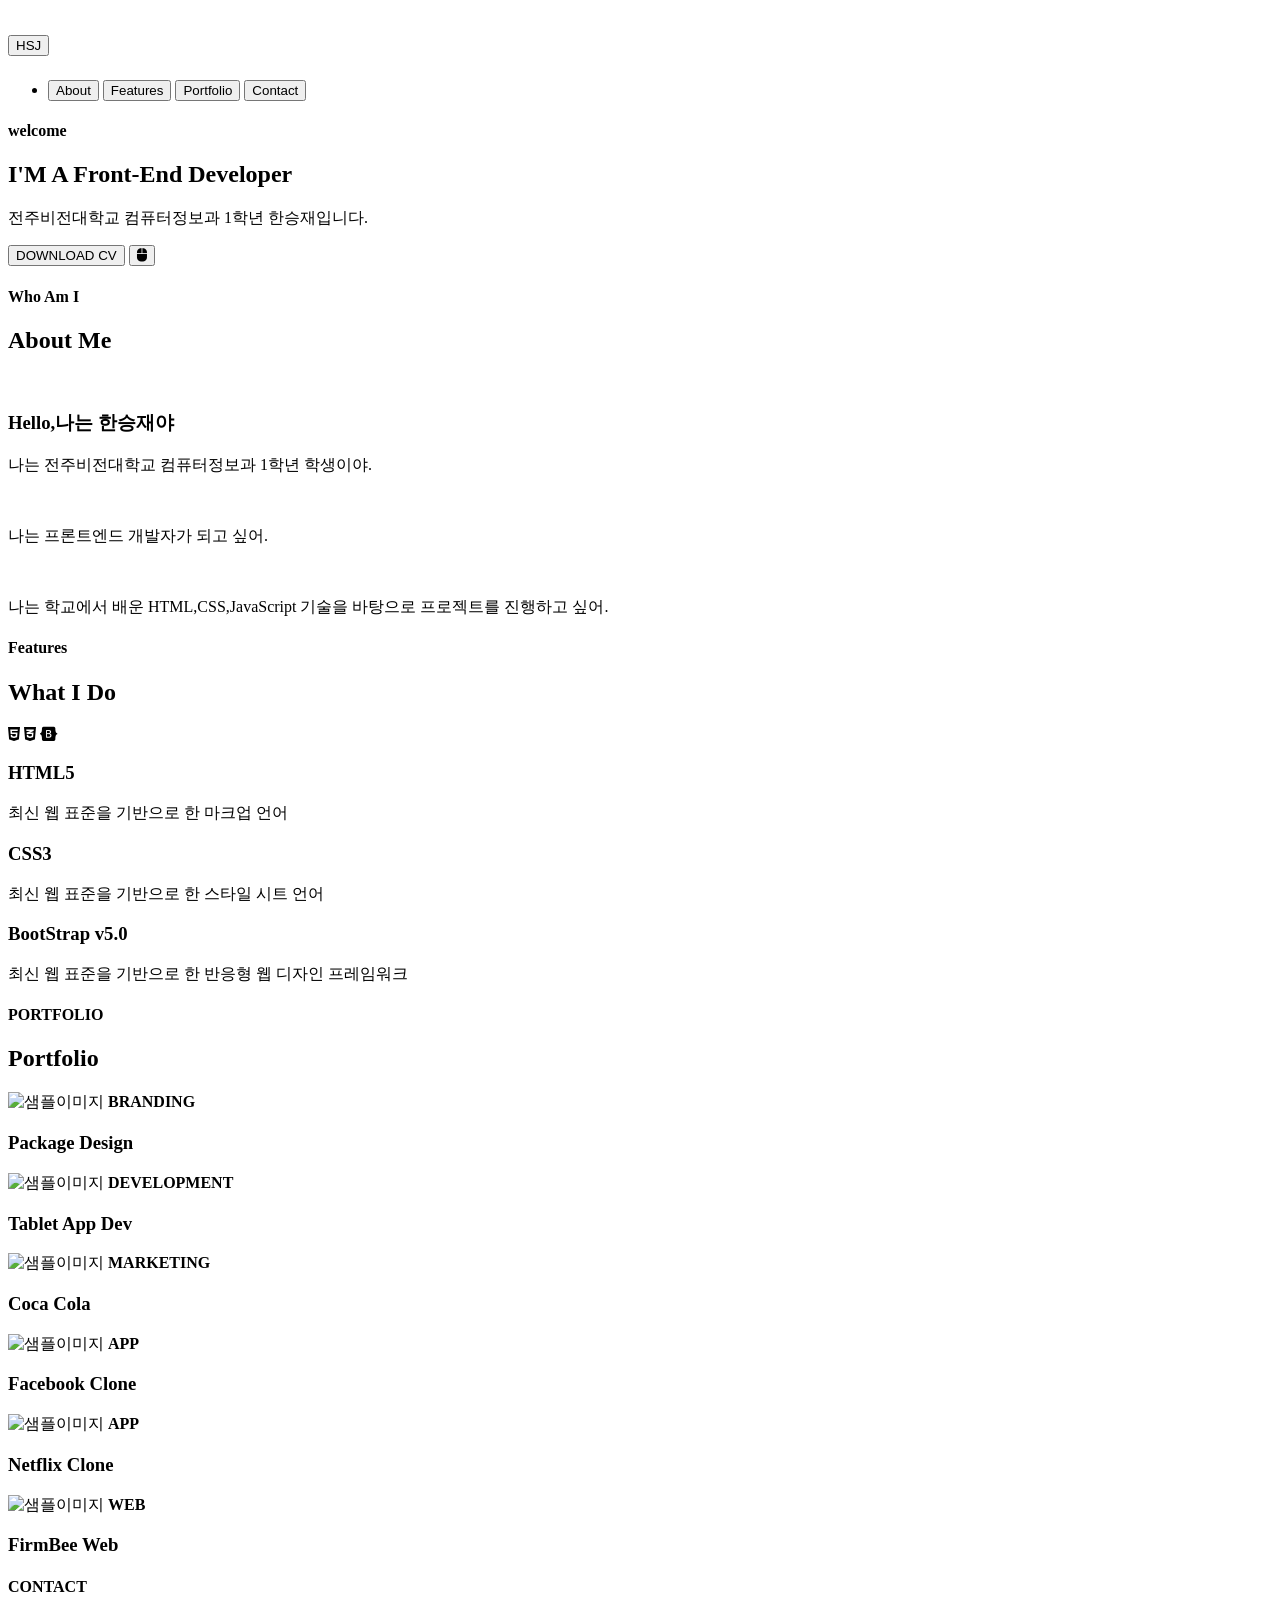
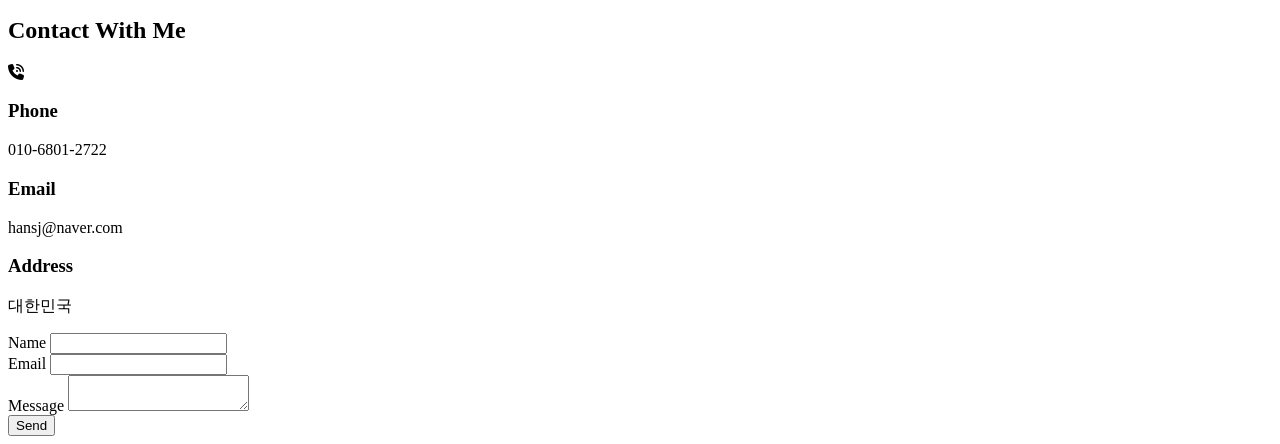
==== index.html @ 82788a64 "Add files via upload" ====
<!DOCTYPE html>
<html lang="ko">
<head>
    <meta charset="UTF-8">
    <meta name="viewport" content="width=device-width, initial-scale=1.0">

    <title>202618034 한승재</title>

    <link rel="stylesheet" href="header.css">
    <link rel="stylesheet" href="main.css">
    <link rel="stylesheet" href="about_me.css">
    <link rel="stylesheet" href="what_i_do.css">
    <link rel="stylesheet" href="portfolio.css">
    <link rel="stylesheet" href="contact_with_me.css">

    <link rel="stylesheet"
    href="https://cdnjs.cloudflare.com/ajax/libs/font-awesome/6.5.2/css/all.min.css">
</head>
<body>

    <header>
        <div class="container">
            <h1>
                <button>HSJ</button>
            </h1>
            <nav>
                <ul>
                    <li>
                        <button>About</button>
                        <button>Features</button>
                        <button>Portfolio</button>
                        <button>Contact</button>
                    </li>
                </ul>
            </nav>
        </div>
    </header>

    <main id="main">
        <div class="container">
            <h4>welcome</h4>
            <h2>I'M A <span>Front-End Developer</span></h2>
            <p>전주비전대학교 컴퓨터정보과 1학년 한승재입니다.</p>
            <button class="download">DOWNLOAD CV</button>
            <button class="mouse">
                <i class="fa-solid fa-computer-mouse"></i>
            </button>
        </div>
    </main>

    <section id="about" class="about">
        <div class="container">
            <div class="title">
                <h4>Who Am I</h4>
                <h2>About Me</h2>
            </div>

            <div class="about-self">
                <div class="left">
                    <img src="images/me_alone.jpg" alt="">
                </div>

                <div class="right">
                    <h3>Hello,<strong>나는 한승재야</strong></h3>
                    <p>나는 전주비전대학교 컴퓨터정보과 1학년 학생이야.</p>
                    <br>
                    <p>나는 프론트엔드 개발자가 되고 싶어.</p>
                    <br>
                    <p>나는 학교에서 배운 HTML,CSS,JavaScript 기술을 바탕으로 프로젝트를 진행하고 싶어.</p>
                </div>
            </div>
        </div>
    </section>

    <section id="features" class="do">
        <div class="container">
            <div class="title">
                <h4>Features</h4>
                <h2>What I Do</h2>
            </div>

            <div class="do-me">
                <div class="do-inner">
                    <div class="icon">
                        <i class="fa-brands fa-html5"></i>
                        <i class="fa-brands fa-css3-alt"></i>
                        <i class="fa-brands fa-bootstrap"></i>
                    </div>

                    <div class="content">
                        <h3>HTML5</h3>
                        <p>최신 웹 표준을 기반으로 한 마크업 언어</p>

                        <h3>CSS3</h3>
                        <p>최신 웹 표준을 기반으로 한 스타일 시트 언어</p>

                        <h3>BootStrap v5.0</h3>
                        <p>최신 웹 표준을 기반으로 한 반응형 웹 디자인 프레임워크</p>
                    </div>
                </div>
            </div>
        </div>
    </section>

    <section id="portfolio" class="portfolio">
        <div class="container">
            <div class="title">
                <h4>PORTFOLIO</h4>
                <h2>Portfolio</h2>
            </div>

            <div class="portfolio-me">
                <div class="portfolio-inner">
                    <img src="images/mock1.png" alt="샘플이미지">
                    <strong>BRANDING</strong>
                    <h3>Package Design</h3>

                    <img src="images/mock2.png" alt="샘플이미지">
                    <strong>DEVELOPMENT</strong>
                    <h3>Tablet App Dev</h3>

                    <img src="images/mock3.png" alt="샘플이미지">
                    <strong>MARKETING</strong>
                    <h3>Coca Cola</h3>

                    <img src="images/mock4.png" alt="샘플이미지">
                    <strong>APP</strong>
                    <h3>Facebook Clone</h3>

                    <img src="images/mock5.png" alt="샘플이미지">
                    <strong>APP</strong>
                    <h3>Netflix Clone</h3>

                    <img src="images/mock6.png" alt="샘플이미지">
                    <strong>WEB</strong>
                    <h3>FirmBee Web</h3>
                </div>
            </div>
        </div>
    </section>

    <section id="contact" class="contact">
        <div class="container">
            <div class="title">
                <h4>CONTACT</h4>
                <h2>Contact With Me</h2>
            </div>

            <div class="contact-me">
                <div class="left">
                    <div class="card">
                        <div class="icon">
                            <i class="fa-solid fa-phone-volume"></i>
                        </div>

                        <div class="info-text">
                            <h3>Phone</h3>
                            <p>010-6801-2722</p>

                            <h3>Email</h3>
                            <p>hansj@naver.com</p>

                            <h3>Address</h3>
                            <p>대한민국</p>
                        </div>
                    </div>
                </div>

                <div class="right">
                    <form action="#">
                        <div class="form-group">
                            <label for="name">Name</label>
                            <input type="text" id="name">
                        </div>

                        <div class="form-group">
                            <label for="email">Email</label>
                            <input type="text" id="email">
                        </div>

                        <div class="form-group">
                            <label for="msg">Message</label>
                            <textarea id="msg"></textarea>
                        </div>

                        <button type="submit">Send</button>
                    </form>
                </div>
            </div>
        </div>
    </section>

</body>
</html>
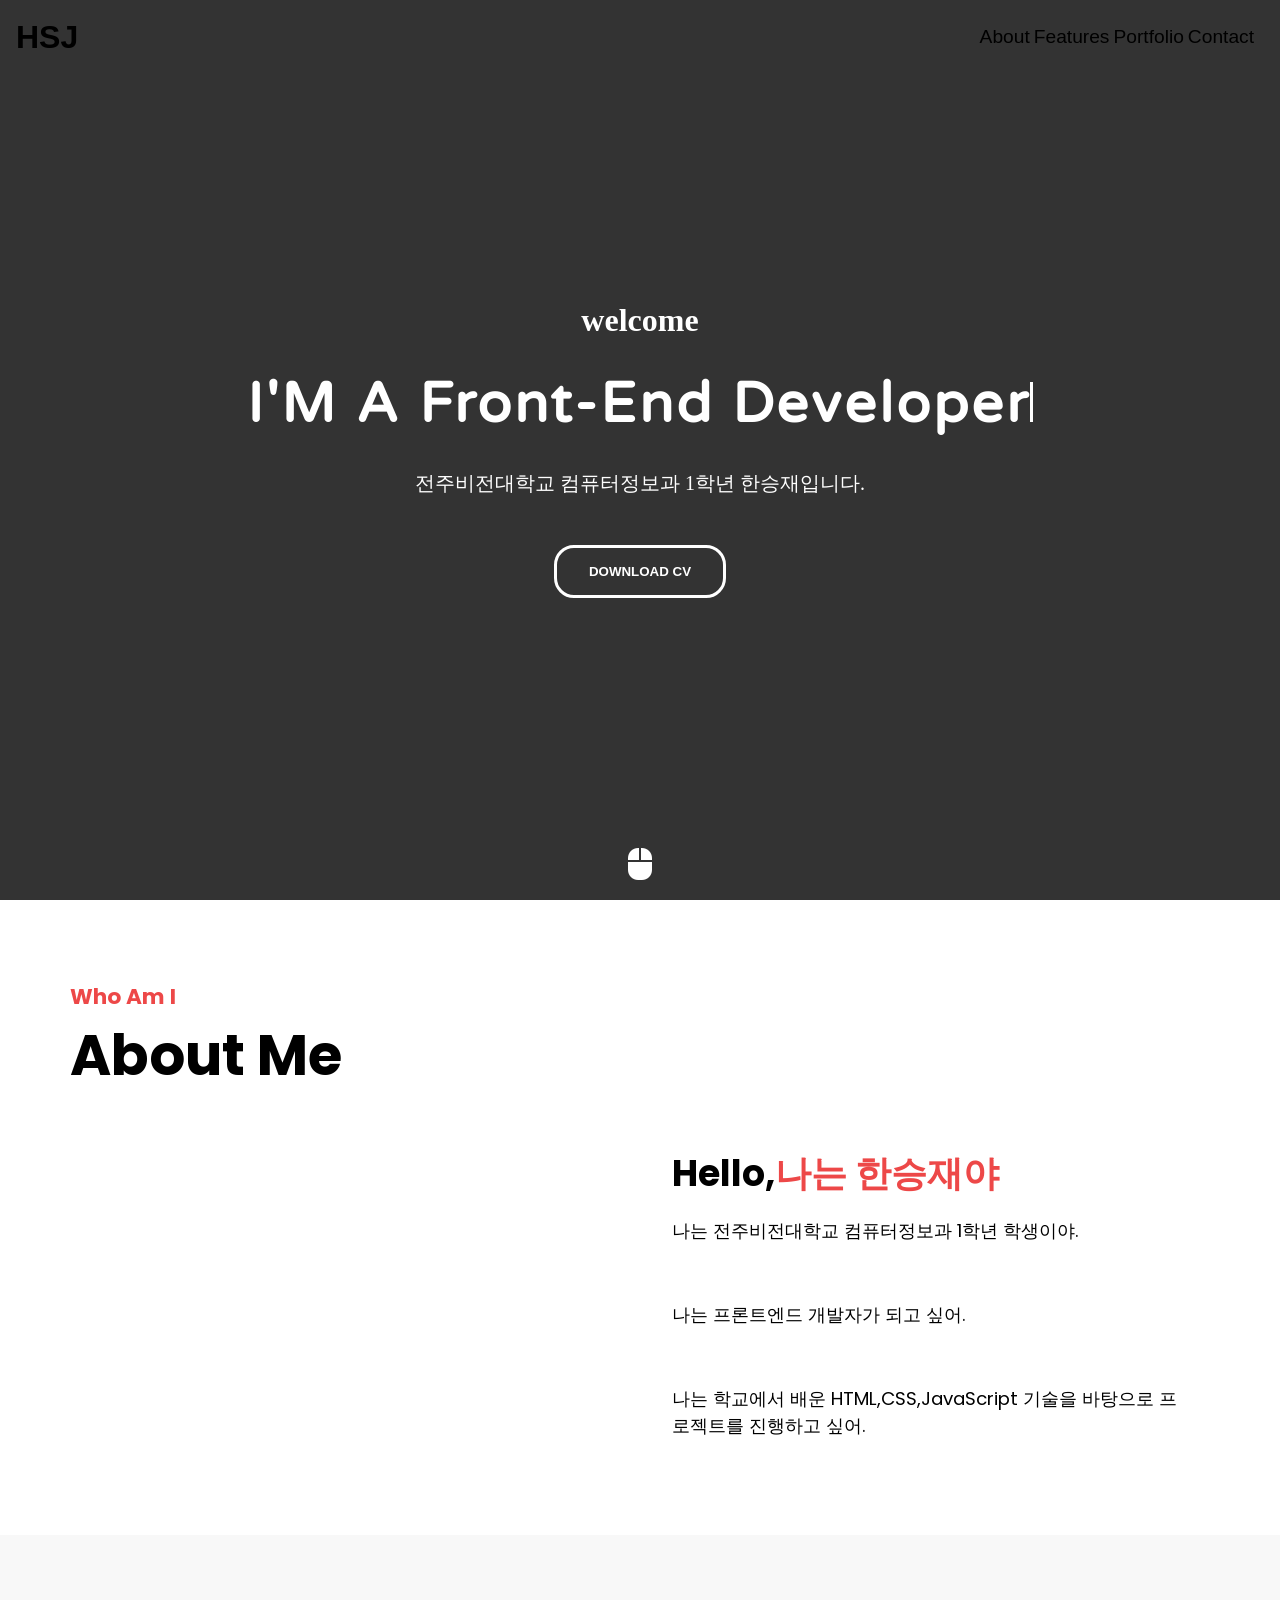
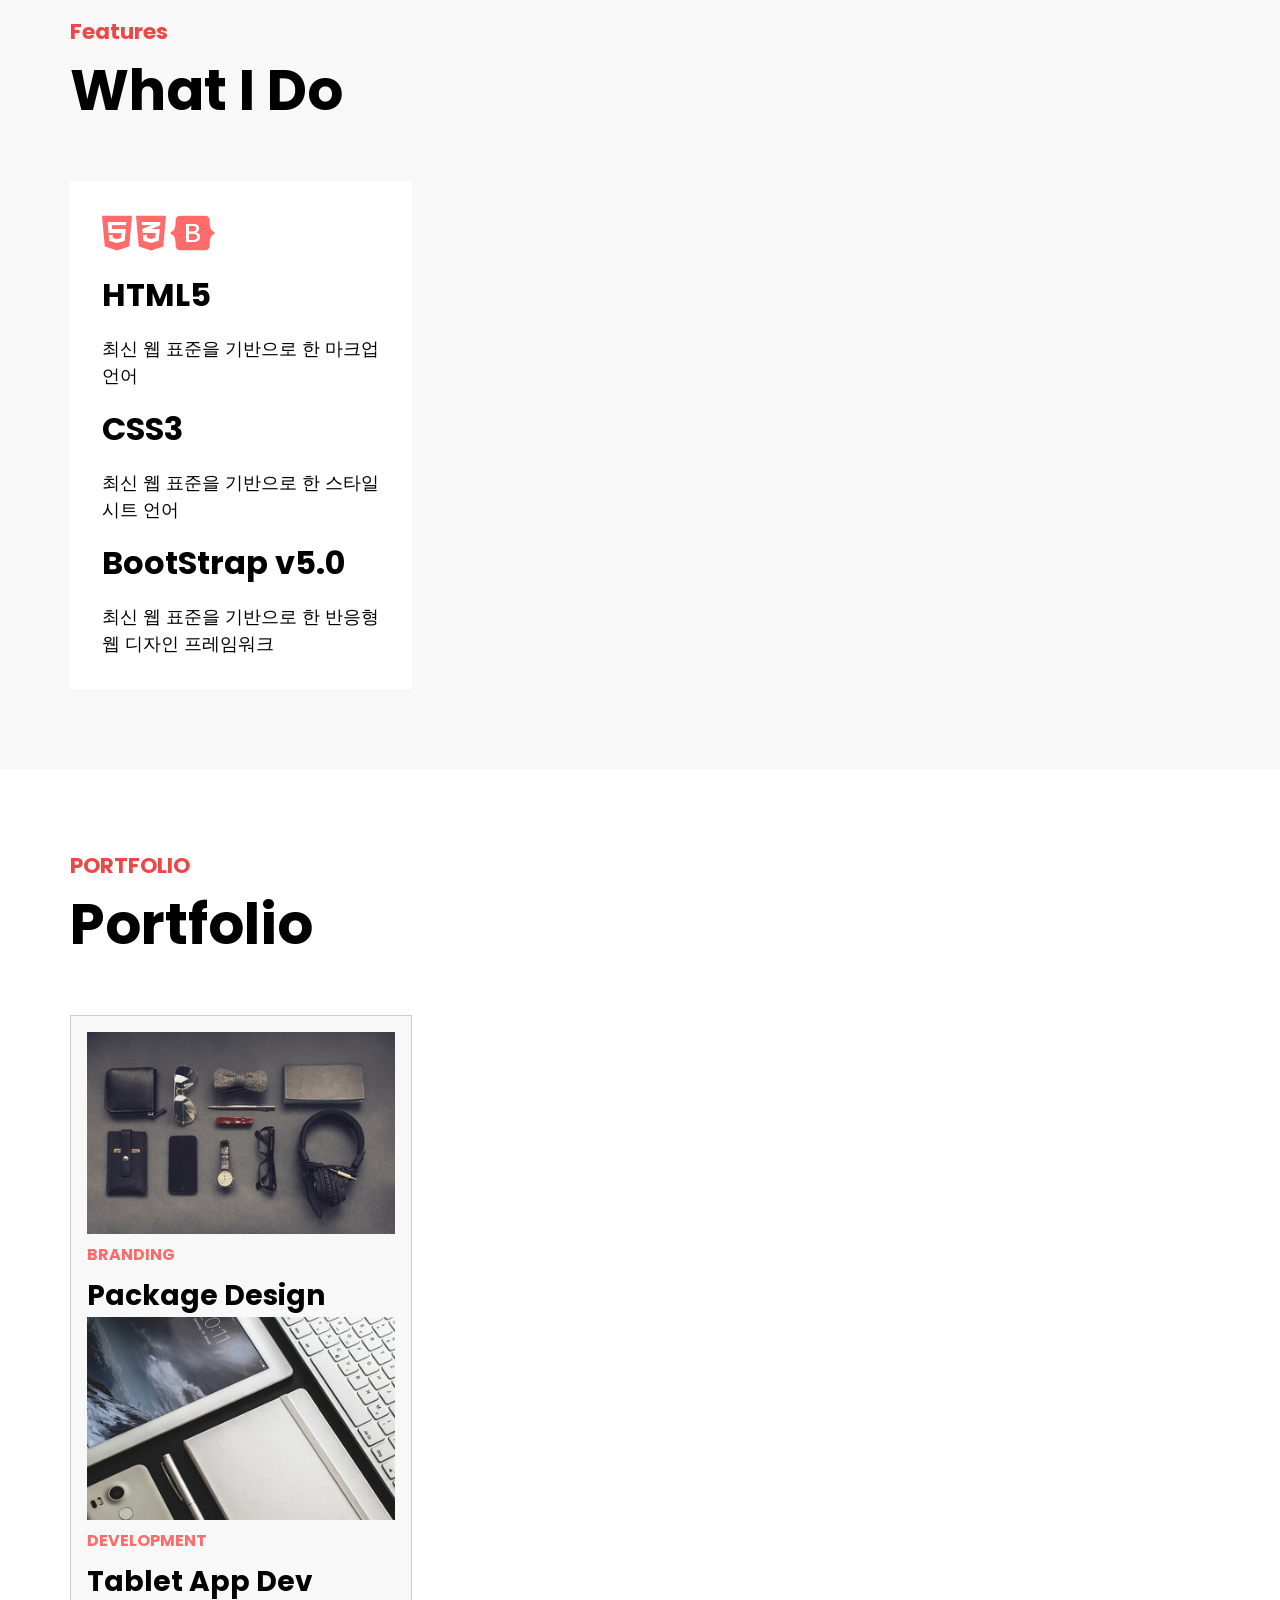
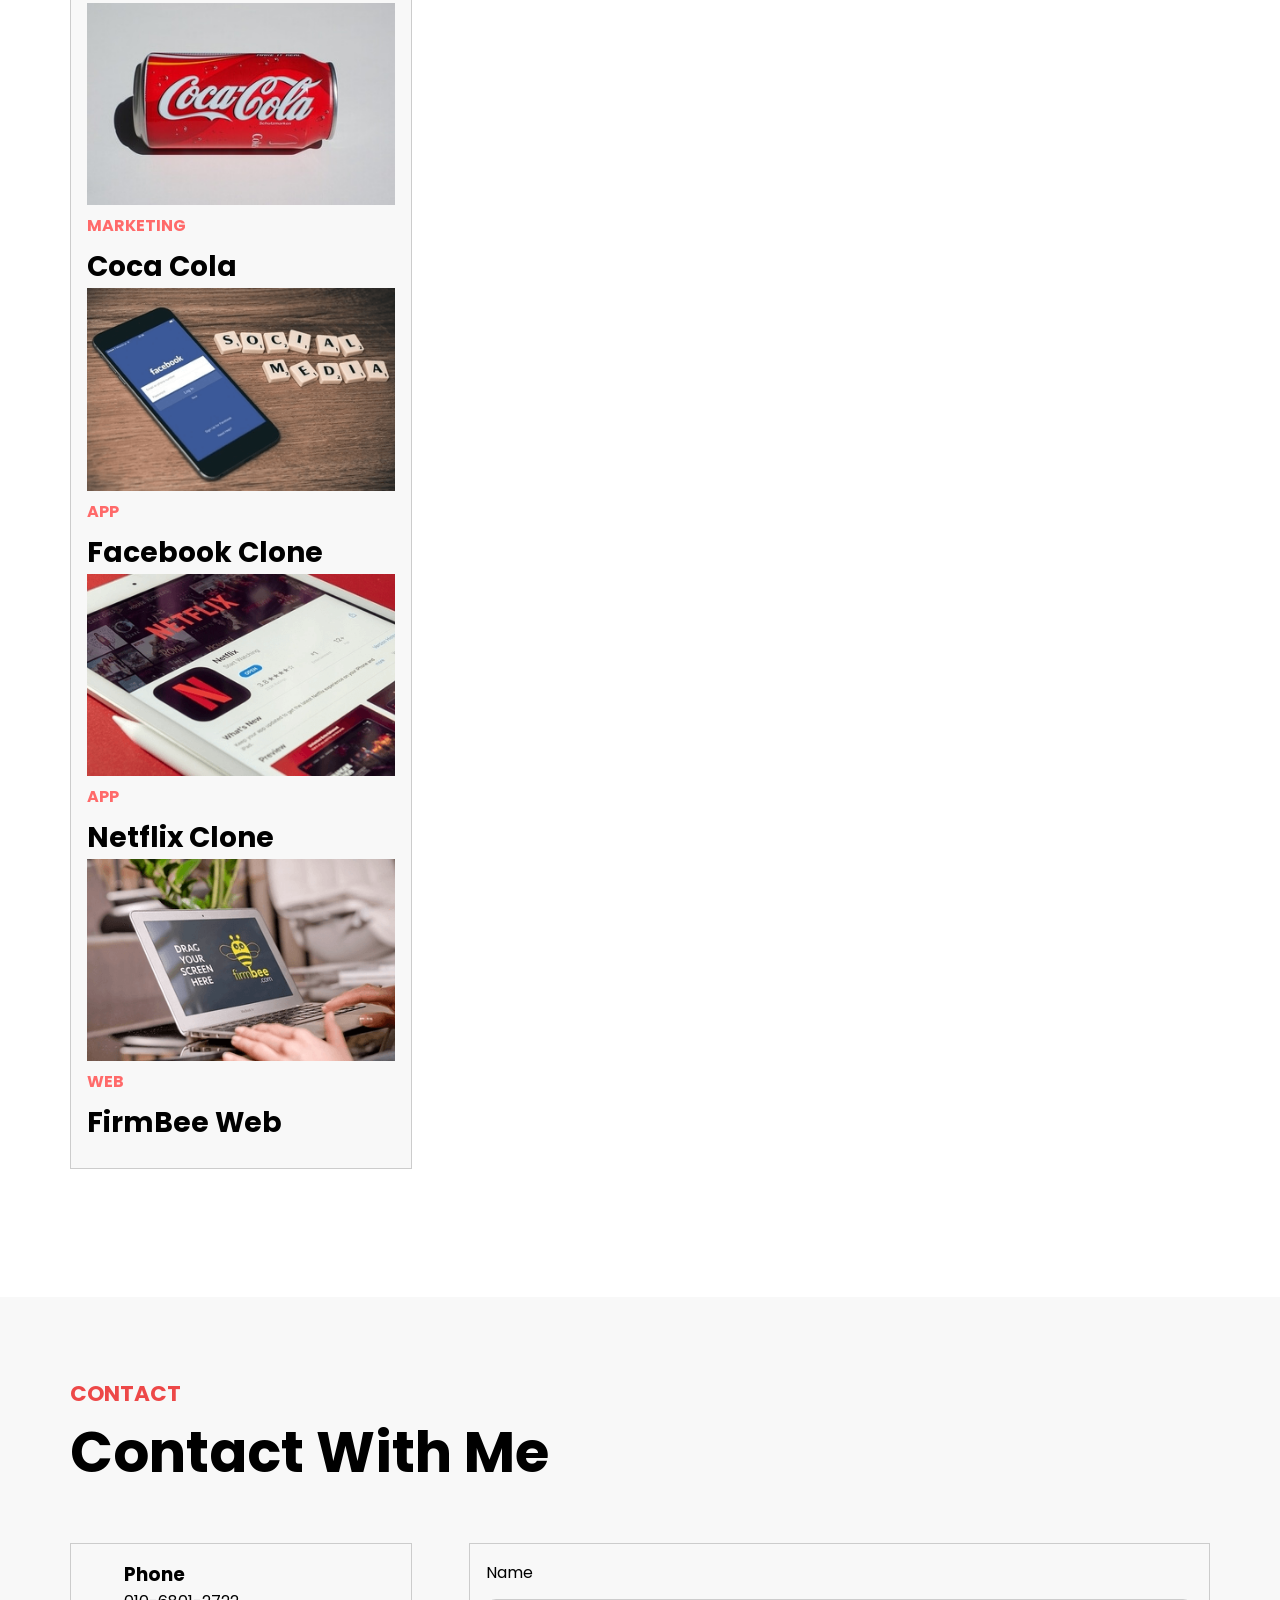
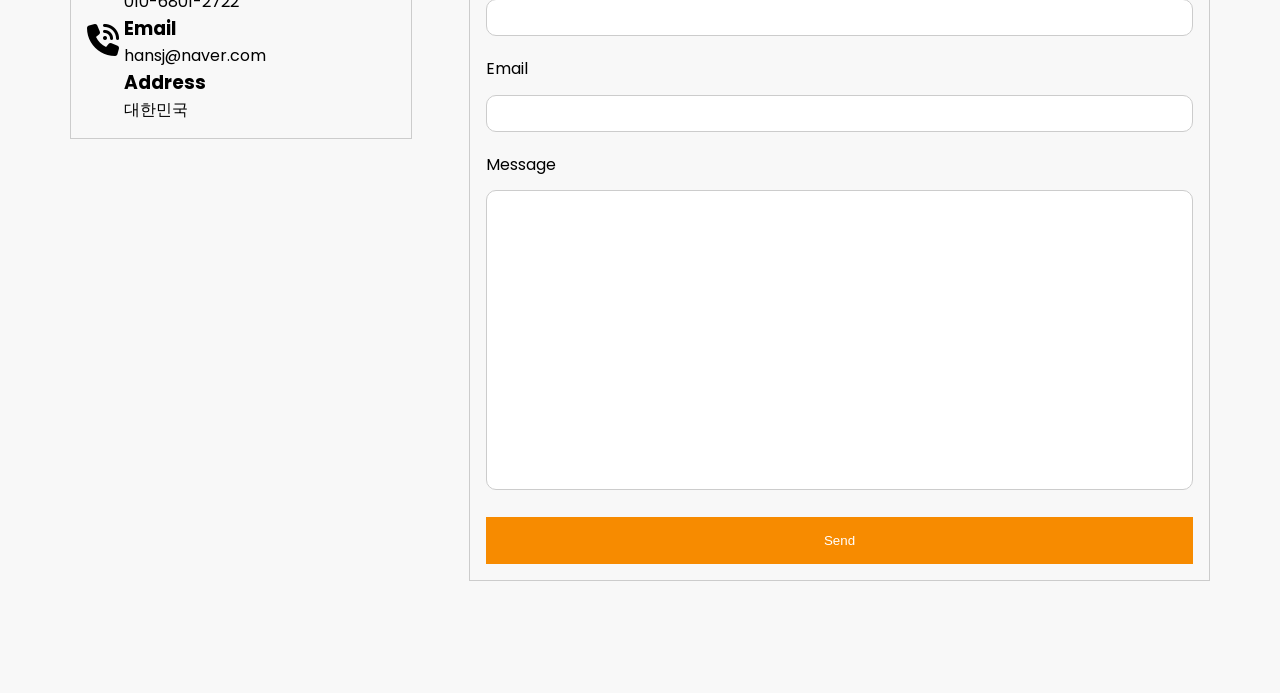
==== commit ce46f56d: "index.html" ====
--- a/index.html
+++ b/index.html
@@ -111,27 +111,27 @@
 
             <div class="portfolio-me">
                 <div class="portfolio-inner">
-                    <img src="images/mock1.png" alt="샘플이미지">
+                    <img src="mock1.png" alt="샘플이미지">
                     <strong>BRANDING</strong>
                     <h3>Package Design</h3>
 
-                    <img src="images/mock2.png" alt="샘플이미지">
+                    <img src="mock2.png" alt="샘플이미지">
                     <strong>DEVELOPMENT</strong>
                     <h3>Tablet App Dev</h3>
 
-                    <img src="images/mock3.png" alt="샘플이미지">
+                    <img src="mock3.png" alt="샘플이미지">
                     <strong>MARKETING</strong>
                     <h3>Coca Cola</h3>
 
-                    <img src="images/mock4.png" alt="샘플이미지">
+                    <img src="mock4.png" alt="샘플이미지">
                     <strong>APP</strong>
                     <h3>Facebook Clone</h3>
 
-                    <img src="images/mock5.png" alt="샘플이미지">
+                    <img src="mock5.png" alt="샘플이미지">
                     <strong>APP</strong>
                     <h3>Netflix Clone</h3>
 
-                    <img src="images/mock6.png" alt="샘플이미지">
+                    <img src="mock6.png" alt="샘플이미지">
                     <strong>WEB</strong>
                     <h3>FirmBee Web</h3>
                 </div>
@@ -191,4 +191,4 @@
     </section>
 
 </body>
-</html>+</html>
--- a/header.css
+++ b/header.css
@@ -0,0 +1,75 @@
+/* header.css */
+*{
+  margin:0;
+  padding:0;
+  box-sizing:border-box;
+}
+
+a, a:link, a:visited{
+  color:inherit;
+  text-decoration: none;
+}
+
+li{
+  list-style:none;
+}
+
+.container{
+  width:1140px;
+  margin:0 auto;
+}
+
+header{
+  position:absolute; /* 13.3.3 absolute -> fixed */
+  color:black; /* 13.3.3 black -> white */
+  top:0;
+  z-index:1;
+  width:100%;
+  padding:1rem;
+}
+
+header .container{
+  display:flex;
+  justify-content:space-between;
+  align-items:center;
+  width:100%;
+}
+
+header nav ul{
+  display:flex;
+}
+
+header nav ul li{
+  padding:10px;
+}
+
+header button{
+  background: transparent;
+  border:0;
+  cursor: pointer;
+  /* 13.3.3 에서 추가*/
+  /* color:white;  */
+}
+header h1 button{
+  font-size: 2rem;
+  font-weight: bold;
+}
+header nav ul li button{
+  font-size: 1.2rem;
+}
+/* 13.10.2에 추가 */
+
+header.active{
+  background-color:rgba(0,0,0);
+  animation:fadeIn 0.5s ease-in-out;
+}
+@keyframes fadeIn{
+  0%{
+    opacity:0;
+  }
+  100%{
+    opacity:1;
+  }
+}
+
+/* End header.css */
--- a/main.css
+++ b/main.css
@@ -0,0 +1,77 @@
+/* main.css */
+/* import 구문은 항상 CSS 파일의 맨 윗줄에 작성  */
+@import url('https://fonts.googleapis.com/css2?family=Poppins:wght@400;700&family=Varela+Round&display=swap');
+main{
+  width:100%;
+  height:100vh;
+  color:white;
+  background:linear-gradient(rgba(0,0,0,0.8), rgba(0,0,0,0.8)), url('images/me.jpg') center center;
+  background-size:cover;
+  display:flex;
+  justify-content:center;
+  align-items:center;
+  text-align:center;
+}
+main h4{
+  font-size:2rem;
+}
+main h2{
+  font-size:3.5rem;
+  margin:2rem 0;
+  letter-spacing:3px;
+  font-family:'Varela Round', sans-serif; /* 웹 폰트 추가 */
+}
+main p{
+  max-width:500px;
+  margin:0 auto;
+  font-size:1.25rem;
+}
+main button.download{
+  background-color:transparent;
+  border:3px solid white;
+  border-radius:20px;
+  padding:1rem 2rem;
+  margin-top:3rem;
+  color:white;
+  font-weight:bold;
+  cursor:pointer;
+}
+main button.mouse{
+  background-color:transparent;
+  border:none;
+  color:white;
+  font-size:2rem;
+  position:absolute;
+  bottom:1rem;
+  left:50%;
+  transform:translateX(-50%);
+  animation:upDown 1s ease-in-out infinite;
+  cursor:pointer;
+}
+@keyframes upDown{
+  0%{
+    bottom:1rem;
+  }
+  50%{
+    bottom:1.5rem;
+  }
+  100%{
+    bottom:1rem;
+  }
+}
+main h2 span::after{
+  content:"";
+  height:40px;
+  width:3px;
+  background-color:#fff;
+  display:inline-block;
+  animation: blink .7s ease-in-out infinite;
+}
+@keyframes blink {
+  0%{
+    opacity: 1;
+  }
+  100%{
+    opacity: 0;
+  }
+}
--- a/about_me.css
+++ b/about_me.css
@@ -0,0 +1,63 @@
+/* about_me.css */
+section{
+    font-family:'Poppins', sans-serif;
+    padding:5rem 0;
+  }
+  section:nth-child(2n){
+    background-color:#f8f8f8;
+  }
+  section .title{
+    margin-bottom:3rem;
+  }
+  section .title h4{
+    font-size:1.35rem;
+    color:#ed4848;
+    position:relative;
+  }
+  section .title h2{
+    font-size:3.5rem; 
+  }
+  section .title p{
+    font-size:1.15rem;
+  }
+  /* float 속성 해제 */
+  section .about-self::after{
+    content:"";
+    clear:both;
+    display:block;
+  }
+  /* 본문 너비 절반 지정 & 왼쪽 배치 */
+  section .about-self .left{
+    width:50%;
+    float:left;
+  }
+  /* 이미지 크기가 부모 영역을 넘지 않도록 부모 영역의 최대 크기로 지정 */
+  section .about-self .left img{
+    max-width:100%;
+  }
+  /* 본문 너비 절반 지정 & 오른쪽 배치 */
+  section .about-self .right{
+    width:50%;
+    float:left;
+    padding:0 2rem;
+  }
+  /* 본문 오른쪽 h3 태그의 글자 크기와 여백 지정 */
+  section .about-self .right h3{
+    font-size:2.25rem;
+    margin-bottom:1rem;
+  }
+  /* 본문 오른쪽 h3 태그의 strong 태그 색상 강조 */
+  section .about-self .right h3 strong{
+    color:#ed4848;
+  }
+  /* 본문 오른쪽 p 태그의 크기와 여백 지정 */
+  section .about-self .right p{
+    font-size:1.15rem;
+    margin:1rem 0;
+  }
+  /* 본문 오른쪽의 아이콘 폰트 크기와 여백 지정 */
+  section .about-self .right .social a{
+    font-size:2.5rem;
+    margin-right:0.2rem;
+  }
+  
--- a/what_i_do.css
+++ b/what_i_do.css
@@ -0,0 +1,45 @@
+/* what_i_do.css */
+/* float 속성 해제*/
+section .do-me::after{
+    content:"";
+    display:block;
+    clear:both;
+  }
+  /* 사각형 크기와 간격, 내부 여백 설정 */
+  section .do-me .do-inner{
+    background-color:#fff;
+    width:30%;
+    padding:2rem; 
+    float:left;
+    margin-right:5%;
+    cursor:pointer;
+  }
+  /* 마지막 사각형의 외부 여백 설정 */
+  section .do-me .do-inner:last-child{
+    margin-right:0;
+  }
+  /* 아이콘 폰트 크기와 색상 */
+  section .do-me .do-inner .icon i{
+    font-size:2.5rem;
+    color:#ff6a6a;
+  }
+  /* HTML5, CSS3, BootStrap v5.0 텍스트 크기와 간격 */
+  section .do-me .do-inner .content h3{
+    font-size:2rem;
+    margin:1rem 0;
+  }
+  /* 사각형 텍스트 크기 */
+  section .do-me .do-inner .content p{
+    font-size:1.15rem;
+  }
+  /* do-inner 클래스에 마우스를 올리면 배경색과 텍스트 색상 변경 */
+  section .do-me .do-inner:hover{
+    background-color:lightcoral;
+    color:white;
+  }
+  /* do-inner 클래스에 마우스를 올리면 아이콘 폰트 색상 변경 */
+  section .do-me .do-inner:hover i{
+    color:white;
+  }
+  
+  /* End what_i_do.css */
--- a/portfolio.css
+++ b/portfolio.css
@@ -0,0 +1,37 @@
+/* portfolio.css */
+/* clear 속성으로 float 속성값 해제*/
+section.portfolio::after{
+    content:"";
+    display:block;
+    clear:both;
+  }
+  /* portfolio-inner 사각형 꾸미기 */
+  section.portfolio .portfolio-inner{
+    width:30%;
+    margin-right:5%;
+    padding:1rem 1rem 1.5rem 1rem;
+    float:left;
+    background-color:#f8f8f8;
+    border:1px solid #ccc;
+    margin-bottom:3rem;
+  }
+  /* 3번째마다 margin-right 0 적용 */
+  section.portfolio .portfolio-inner:nth-child(3n){
+     margin-right:0;
+  }
+  /* 이미지의 크기가 부모 요소를 넘지 않도록 100%로 지정 */
+  section.portfolio .portfolio-inner img{
+    width:100%;
+    display:block;
+  }
+  /* strong 태그 색상과 간격 */
+  section.portfolio .portfolio-inner strong{
+    color:#ff6a6a;
+    margin:0.5rem 0;
+    display:block;
+  }
+  /* h3 태그 색상과 간격 */
+  section.portfolio .portfolio-inner h3{
+    font-size:1.75rem;
+  }
+  /* End portfolio.css */
--- a/contact_with_me.css
+++ b/contact_with_me.css
@@ -0,0 +1,81 @@
+/* contact_with_me.css */
+
+section.contact .contact-me::after{
+    content:"";
+    display:block;
+    clear:both;
+  }
+  section.contact .contact-me .left{
+    width:30%;
+    float:left;
+  }
+  section.contact .contact-me .right{
+    float:left;
+    width:65%;
+    margin-left:5%;
+  }
+  section.contact .contact-me .left .card{
+    border:1px solid #ccc;
+    padding:1rem;
+    display:flex;
+    align-items:center;
+    margin-bottom:1.25rem;
+  }
+  section.contact .contact-me .left .card .icon i{
+    font-size:2rem;
+    margin-right:5px;
+  }
+  section.contact .contact-me .right{ 
+    float:left;
+    width:65%;
+    margin-left:5%;
+    margin-bottom:2rem;
+    border:1px solid #ccc;
+    padding:1rem;
+  }
+  /* form-group 사이 간격 지정 */
+  section.contact .contact-me .right .form-group{
+    margin-bottom:1.25rem;
+  }
+  /* label 태그가 인라인 성격이어서 외부 여백을 적용하기 위해 block으로 변경 */
+  section.contact .contact-me .right .form-group label{
+    display:block;
+    margin-bottom:0.85rem;
+  }
+  /* input 요소 꾸미기 */
+  section.contact .contact-me .right .form-group input{
+    padding:0.625rem;
+    width:100%;
+    outline:none;
+    border:1px solid #ccc;
+    border-radius:10px;
+  }
+  /* :focus 가상 클래스 선택자로 입력 요소에 커서가 활성화되면 파란색 테두리와 그림자 효과 추가 */ 
+  section.contact .contact-me .right .form-group input:focus{
+    border:1px solid #719ECE;
+    box-shadow:0 0 10px #719ECE;
+  }
+  /* textarea 요소 꾸미기 */
+  section.contact .contact-me .right .form-group textarea{
+    height:300px;
+    width:100%;
+    resize:none;
+    border:1px solid #ccc;
+    border-radius:10px;
+  }
+  /* textarea 요소에 커서 활성화가 되면 파란색 테두리와 그림자 효과 추가 */
+  section.contact .contact-me .right .form-group textarea:focus{
+    outline:none;
+    border:1px solid #719ECE;
+    box-shadow:0 0 10px #719ECE;
+  }
+  /* 버튼 요소 꾸미기 */
+  section.contact .contact-me .right button{
+    width:100%;
+    padding:1rem;
+    background-color:#f78b00;
+    border:none;
+    color:white;
+  }
+  
+  /* End contact_with_me.css */
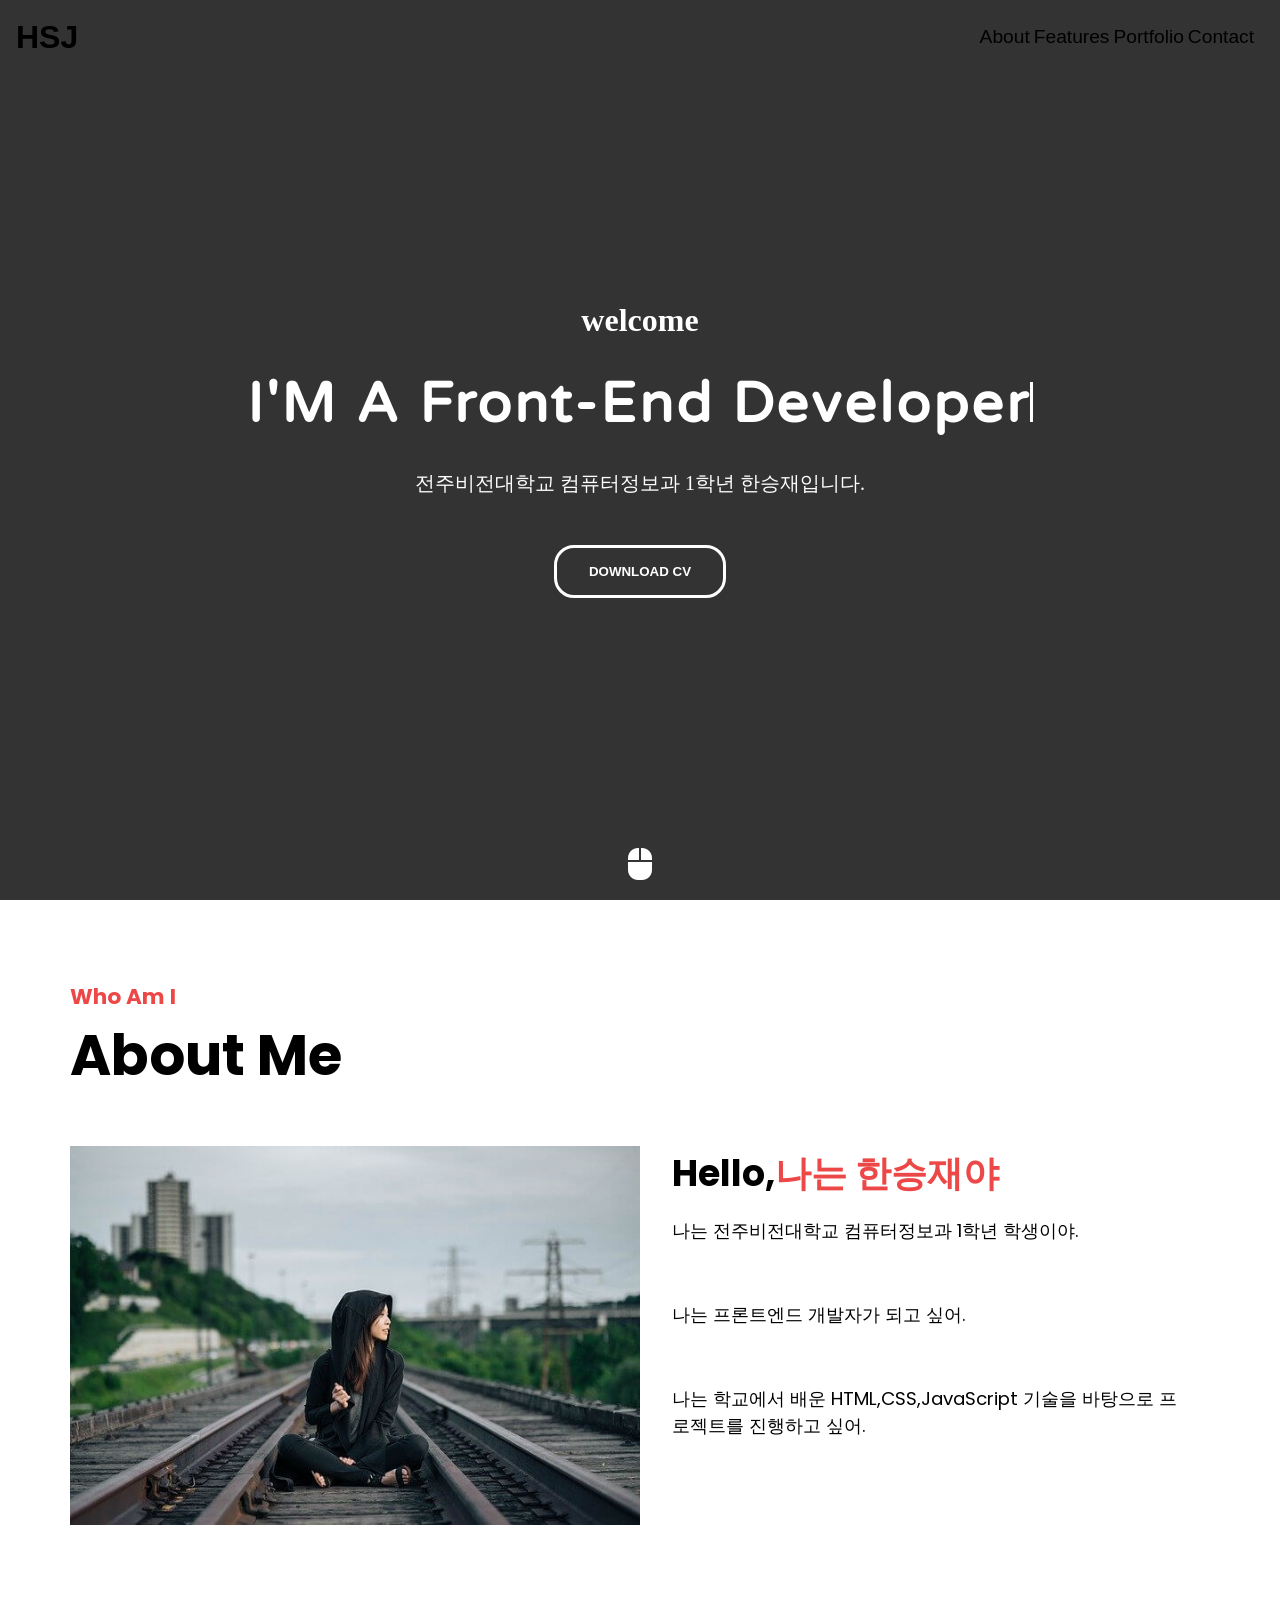
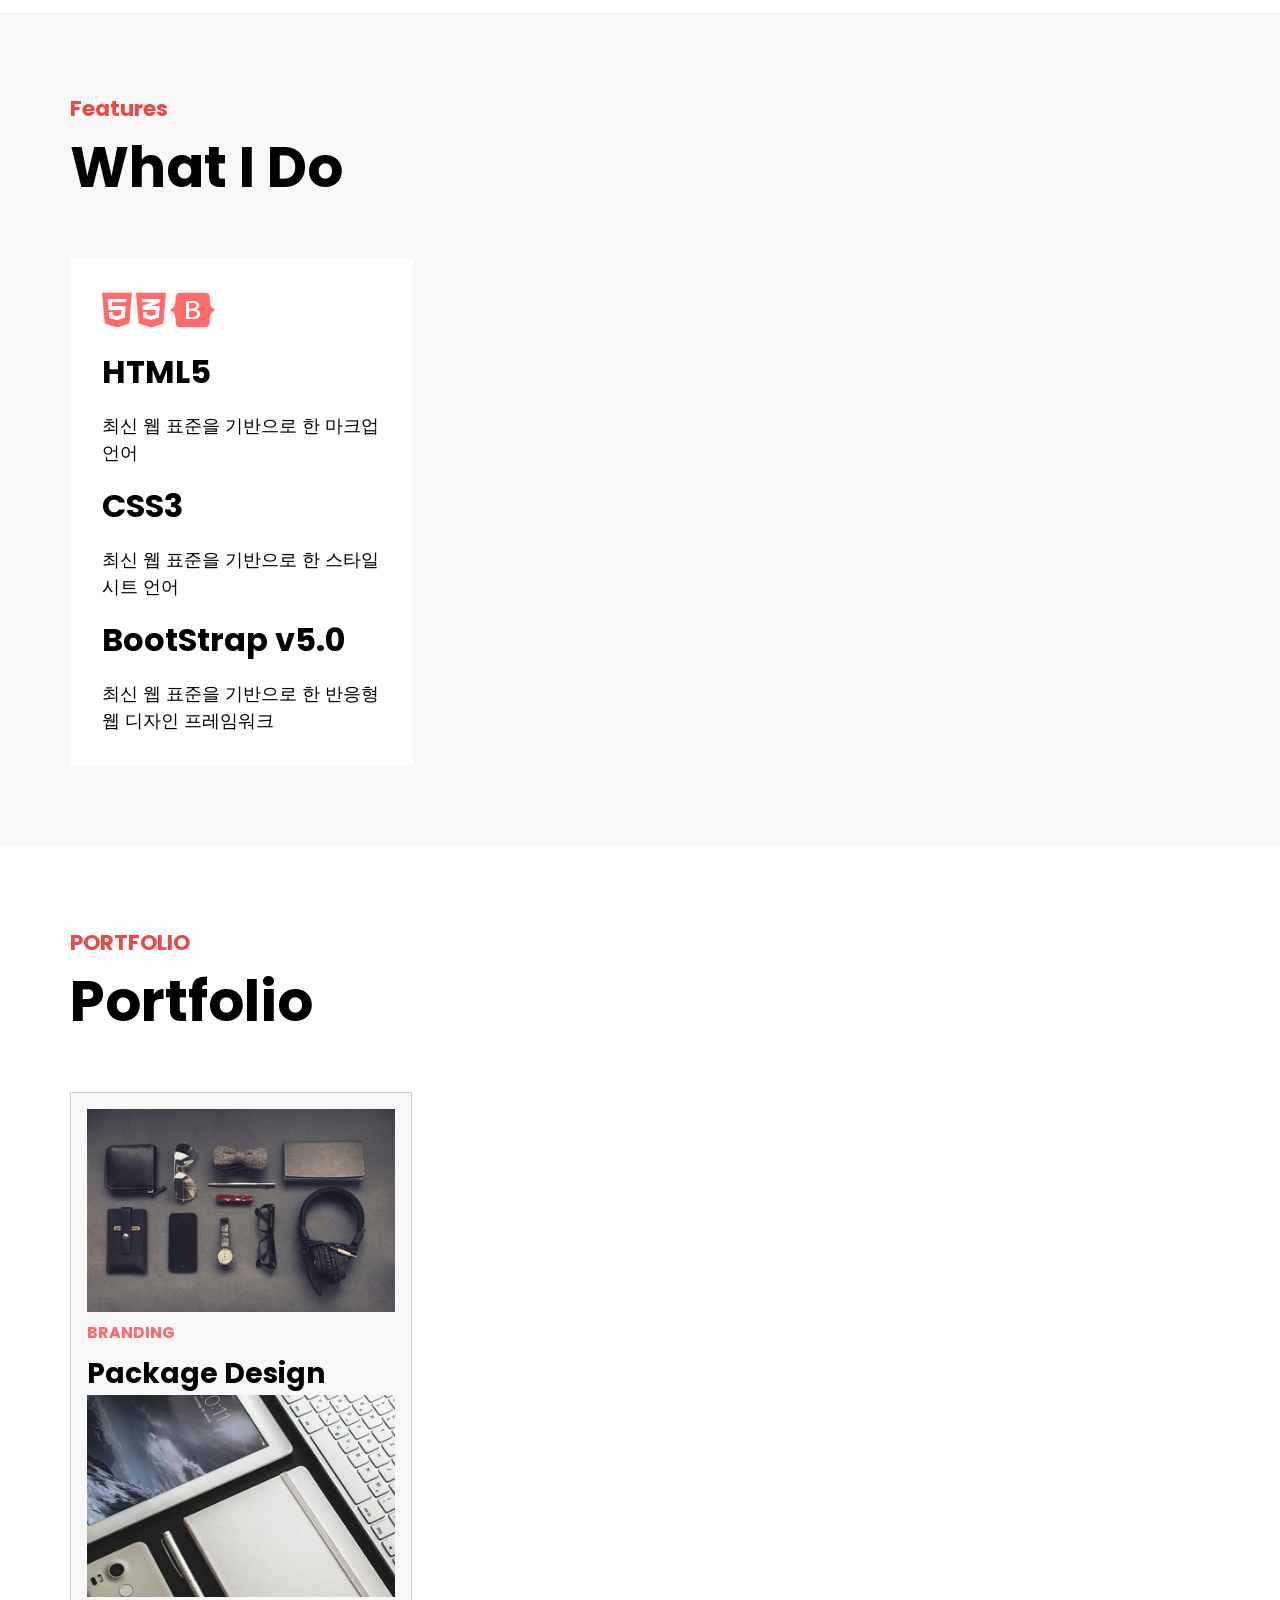
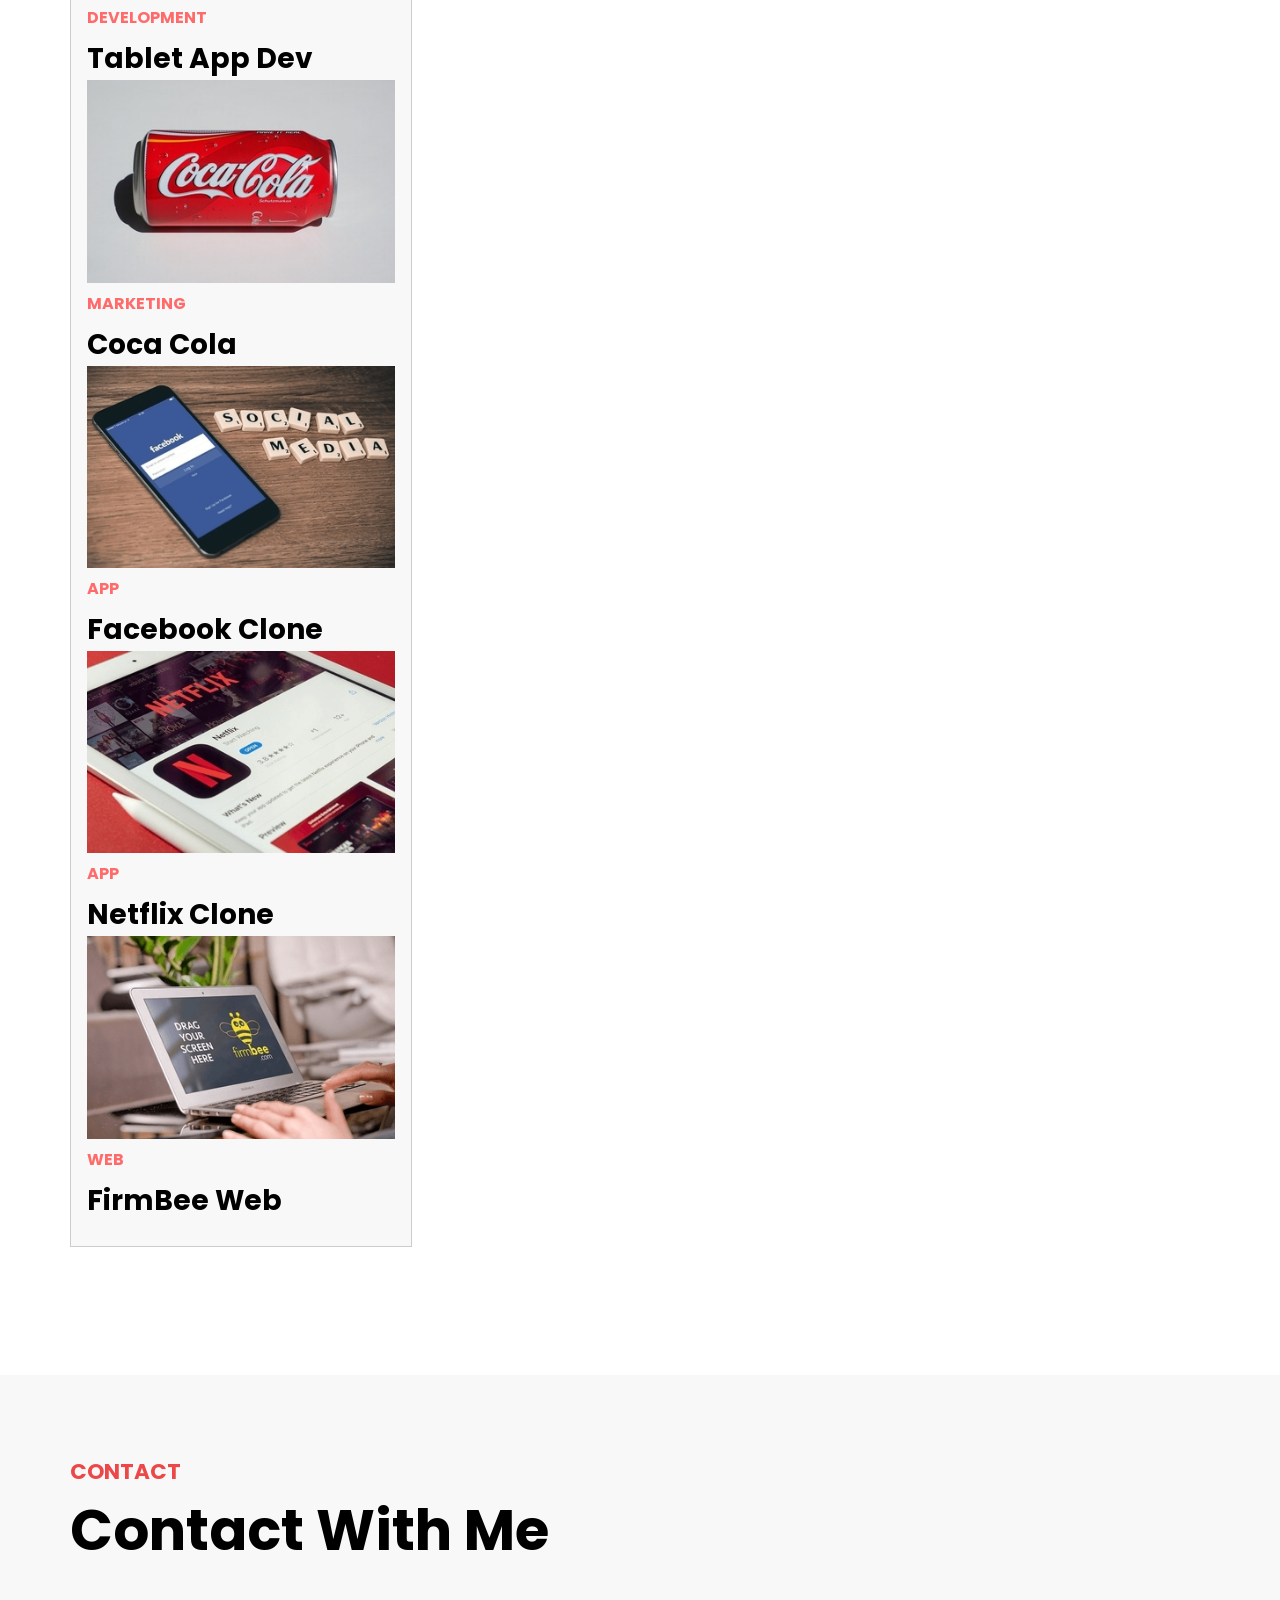
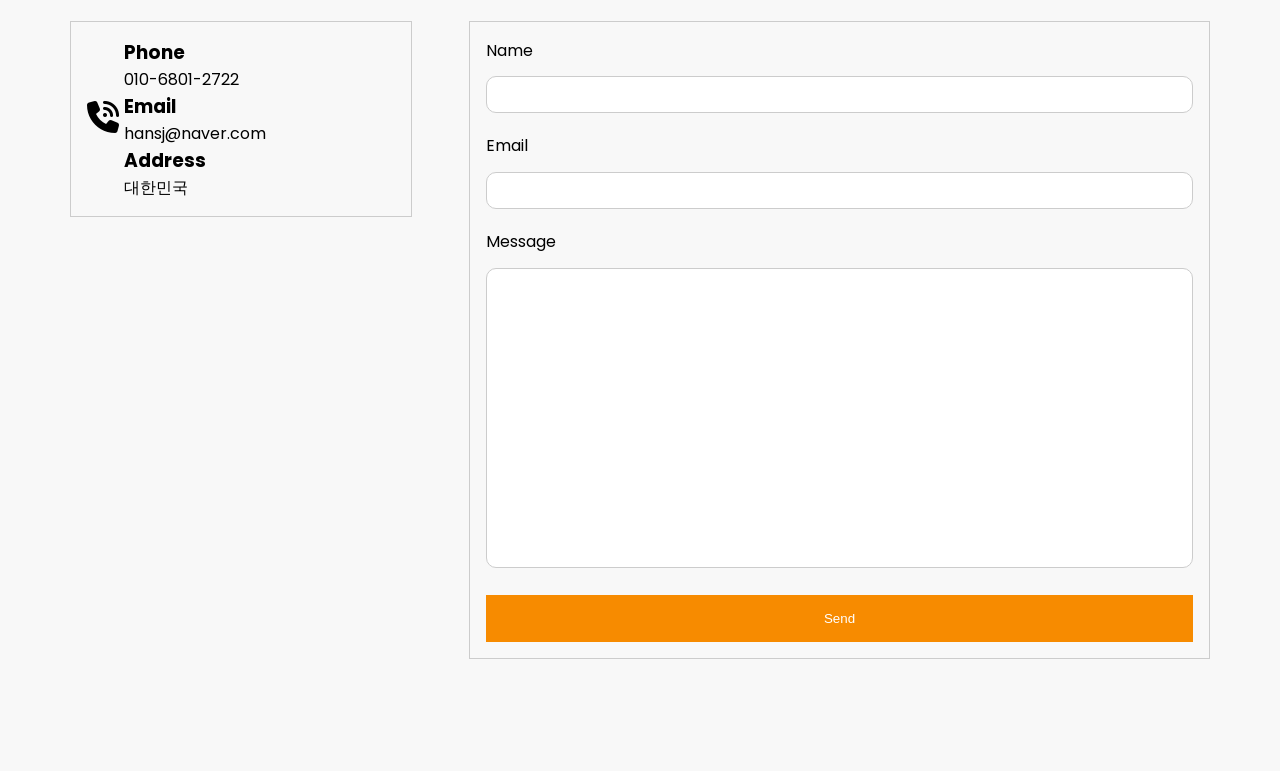
==== commit fe7eccd9: "index.html" ====
--- a/index.html
+++ b/index.html
@@ -57,7 +57,7 @@
 
             <div class="about-self">
                 <div class="left">
-                    <img src="images/me_alone.jpg" alt="">
+                    <img src="me_alone.jpg" alt="">
                 </div>
 
                 <div class="right">
